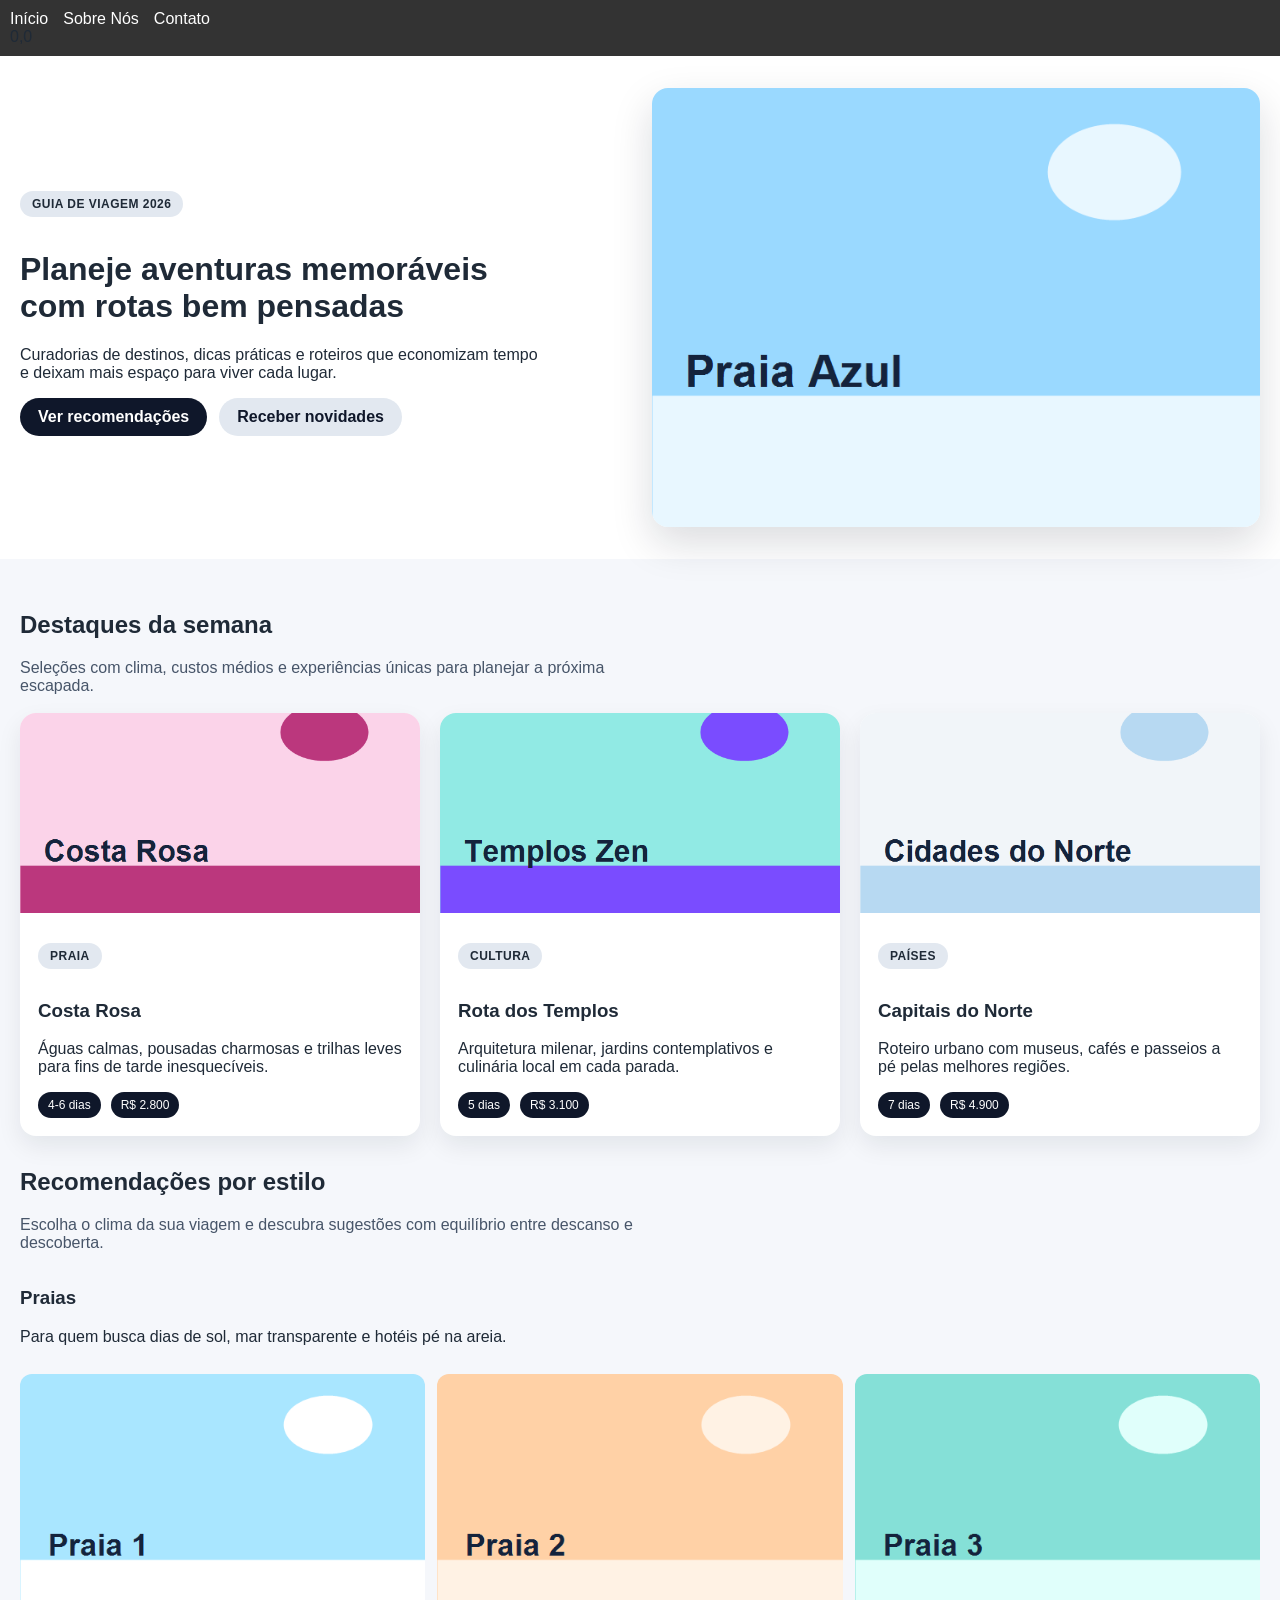
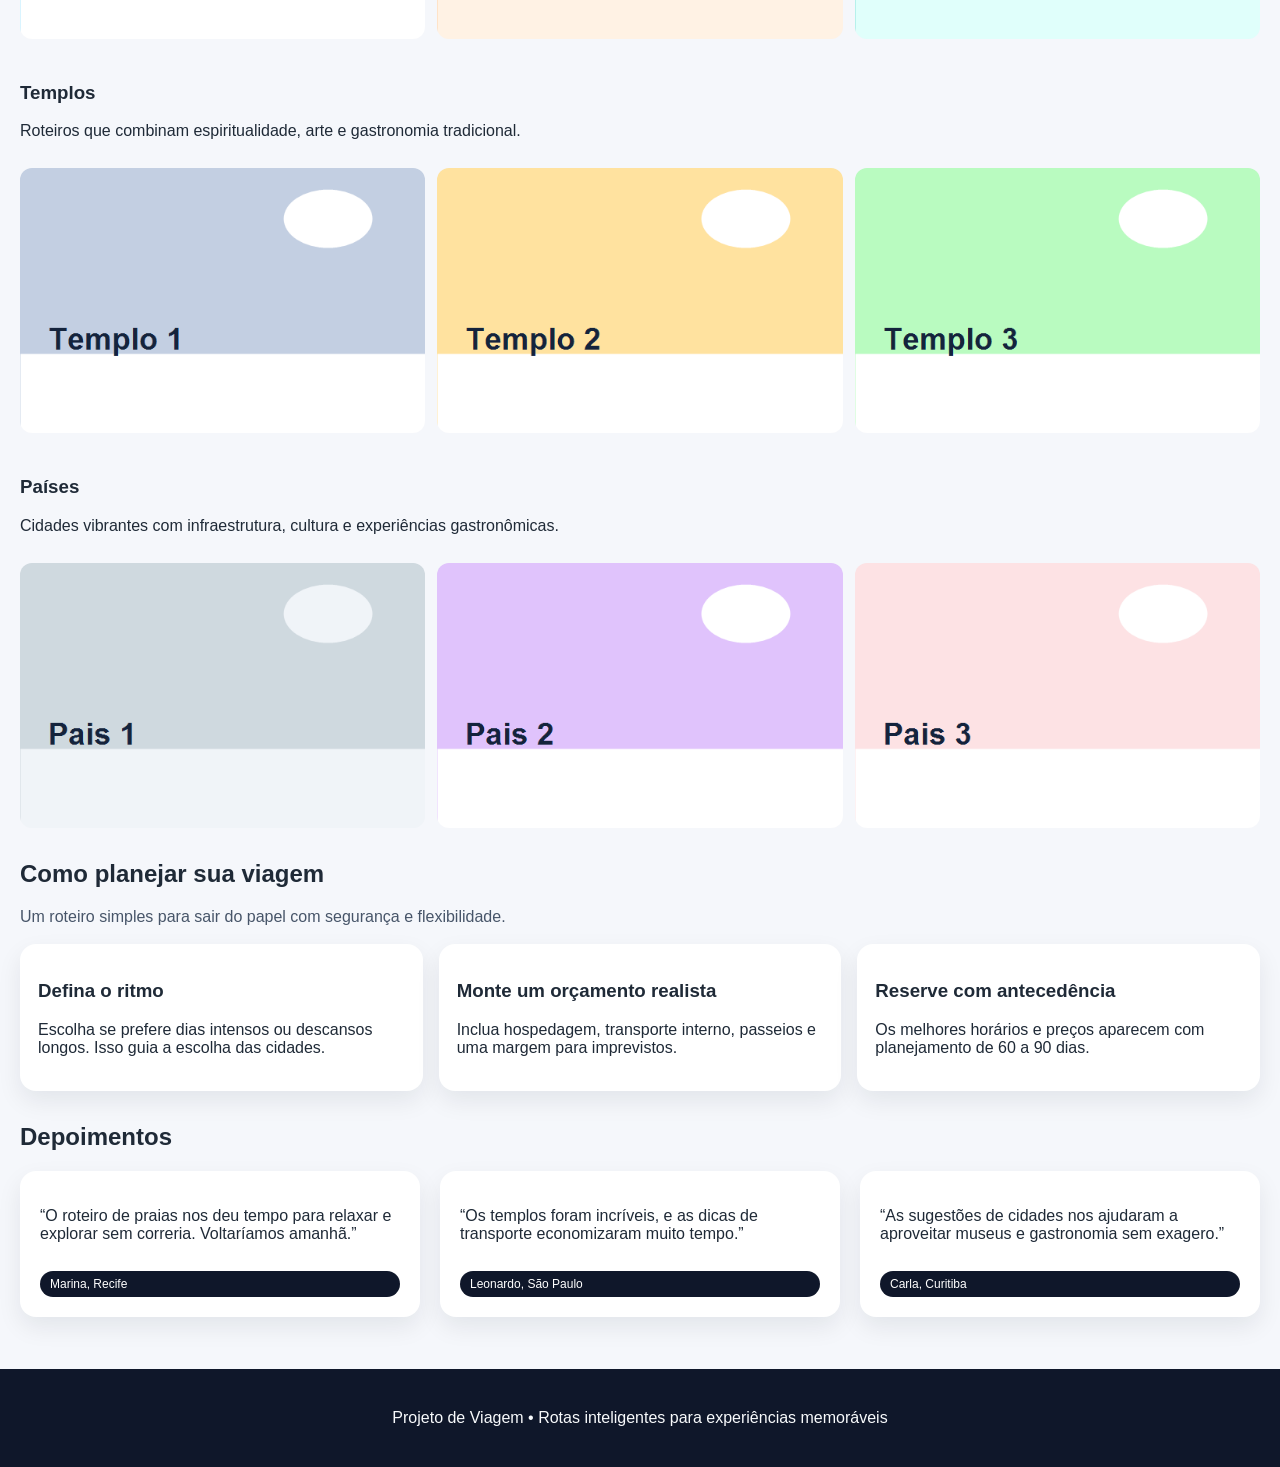
==== index.html @ 85314566 "Add initial project files for travel site including HTML, CSS, JS, and images" ====
<!DOCTYPE html>
<html lang="pt-BR">
<head>
    <meta charset="UTF-8">
    <title>Página Inicial - Projeto de Viagem</title>
    <link rel="stylesheet" href="style.css">
</head>
<body>
    <nav>
        <ul>
            <li><a href="index.html">Início</a></li>
            <li><a href="about.html">Sobre Nós</a></li>
            <li><a href="contact.html">Contato</a></li>
        </ul>
0,0    </nav>
    <header class="hero">
        <div class="hero-content">
            <p class="tag">Guia de viagem 2026</p>
            <h1>Planeje aventuras memoráveis com rotas bem pensadas</h1>
            <p>Curadorias de destinos, dicas práticas e roteiros que economizam tempo e deixam mais espaço para viver cada lugar.</p>
            <div class="hero-actions">
                <a class="button" href="#recommendations">Ver recomendações</a>
                <a class="button secondary" href="contact.html">Receber novidades</a>
            </div>
        </div>
        <img class="hero-image" src="images/hero-praia-azul.png" alt="Vista aérea de praia tropical">
    </header>

    <main>
        <section class="section">
            <h2>Destaques da semana</h2>
            <p class="section-lead">Seleções com clima, custos médios e experiências únicas para planejar a próxima escapada.</p>
            <div class="grid">
                <article class="card">
                    <img src="images/destaque-costa-rosa.png" alt="Praia com areia rosada">
                    <div class="card-body">
                        <p class="tag">Praia</p>
                        <h3>Costa Rosa</h3>
                        <p>Águas calmas, pousadas charmosas e trilhas leves para fins de tarde inesquecíveis.</p>
                        <div class="stats">
                            <span class="pill">4-6 dias</span>
                            <span class="pill">R$ 2.800</span>
                        </div>
                    </div>
                </article>
                <article class="card">
                    <img src="images/destaque-templos-zen.png" alt="Templo histórico em meio à natureza">
                    <div class="card-body">
                        <p class="tag">Cultura</p>
                        <h3>Rota dos Templos</h3>
                        <p>Arquitetura milenar, jardins contemplativos e culinária local em cada parada.</p>
                        <div class="stats">
                            <span class="pill">5 dias</span>
                            <span class="pill">R$ 3.100</span>
                        </div>
                    </div>
                </article>
                <article class="card">
                    <img src="images/destaque-cidades-norte.png" alt="Cidade costeira com céu claro">
                    <div class="card-body">
                        <p class="tag">Países</p>
                        <h3>Capitais do Norte</h3>
                        <p>Roteiro urbano com museus, cafés e passeios a pé pelas melhores regiões.</p>
                        <div class="stats">
                            <span class="pill">7 dias</span>
                            <span class="pill">R$ 4.900</span>
                        </div>
                    </div>
                </article>
            </div>
        </section>

        <section id="recommendations" class="section">
            <h2>Recomendações por estilo</h2>
            <p class="section-lead">Escolha o clima da sua viagem e descubra sugestões com equilíbrio entre descanso e descoberta.</p>
            <div class="category">
                <div class="category-header">
                    <div>
                        <h3>Praias</h3>
                        <p>Para quem busca dias de sol, mar transparente e hotéis pé na areia.</p>
                    </div>
                    <div class="image-row">
                        <img src="images/praia-1.png" alt="Praia com coqueiros">
                        <img src="images/praia-2.png" alt="Praia com areia clara">
                        <img src="images/praia-3.png" alt="Praia com mar turquesa">
                    </div>
                </div>
            </div>
            <div class="category">
                <div class="category-header">
                    <div>
                        <h3>Templos</h3>
                        <p>Roteiros que combinam espiritualidade, arte e gastronomia tradicional.</p>
                    </div>
                    <div class="image-row">
                        <img src="images/templo-1.png" alt="Templo com jardim">
                        <img src="images/templo-2.png" alt="Templo dourado">
                        <img src="images/templo-3.png" alt="Templo em meio à floresta">
                    </div>
                </div>
            </div>
            <div class="category">
                <div class="category-header">
                    <div>
                        <h3>Países</h3>
                        <p>Cidades vibrantes com infraestrutura, cultura e experiências gastronômicas.</p>
                    </div>
                    <div class="image-row">
                        <img src="images/pais-1.png" alt="Skyline urbano">
                        <img src="images/pais-2.png" alt="Montanhas ao entardecer">
                        <img src="images/pais-3.png" alt="Cidade histórica">
                    </div>
                </div>
            </div>
        </section>

        <section class="section">
            <h2>Como planejar sua viagem</h2>
            <p class="section-lead">Um roteiro simples para sair do papel com segurança e flexibilidade.</p>
            <div class="tips">
                <div class="tip">
                    <h3>Defina o ritmo</h3>
                    <p>Escolha se prefere dias intensos ou descansos longos. Isso guia a escolha das cidades.</p>
                </div>
                <div class="tip">
                    <h3>Monte um orçamento realista</h3>
                    <p>Inclua hospedagem, transporte interno, passeios e uma margem para imprevistos.</p>
                </div>
                <div class="tip">
                    <h3>Reserve com antecedência</h3>
                    <p>Os melhores horários e preços aparecem com planejamento de 60 a 90 dias.</p>
                </div>
            </div>
        </section>

        <section class="section">
            <h2>Depoimentos</h2>
            <div class="grid">
                <article class="testimonial">
                    <p>“O roteiro de praias nos deu tempo para relaxar e explorar sem correria. Voltaríamos amanhã.”</p>
                    <span class="pill">Marina, Recife</span>
                </article>
                <article class="testimonial">
                    <p>“Os templos foram incríveis, e as dicas de transporte economizaram muito tempo.”</p>
                    <span class="pill">Leonardo, São Paulo</span>
                </article>
                <article class="testimonial">
                    <p>“As sugestões de cidades nos ajudaram a aproveitar museus e gastronomia sem exagero.”</p>
                    <span class="pill">Carla, Curitiba</span>
                </article>
            </div>
        </section>
    </main>

    <footer class="site-footer">
        <p>Projeto de Viagem • Rotas inteligentes para experiências memoráveis</p>
    </footer>

    <script src="main.js"></script>
</body>
</html>
---- style.css ----
/* estilo simples para o projeto */
body {
    font-family: Arial, sans-serif;
    margin: 0;
    padding: 0;
    background: #f5f7fb;
    color: #1f2a37;
}
nav {
    background: #333;
    padding: 10px;
}
nav ul {
    list-style: none;
    margin: 0;
    padding: 0;
    display: flex;
}
nav li {
    margin-right: 15px;
}
nav a {
    color: #fff;
    text-decoration: none;
}
main {
    padding: 20px;
}
header {
    padding: 20px;
    background: #f4f4f4;
}
.hero {
    display: grid;
    grid-template-columns: repeat(auto-fit, minmax(260px, 1fr));
    gap: 24px;
    align-items: center;
    padding: 32px 20px;
    background: #ffffff;
}
.hero-content {
    max-width: 520px;
}
.hero-image {
    width: 100%;
    border-radius: 16px;
    box-shadow: 0 16px 40px rgba(15, 23, 42, 0.15);
}
.hero-actions {
    display: flex;
    flex-wrap: wrap;
    gap: 12px;
    margin-top: 16px;
}
.button {
    display: inline-block;
    padding: 10px 18px;
    border-radius: 999px;
    background: #0f172a;
    color: #fff;
    text-decoration: none;
    font-weight: 600;
}
.button.secondary {
    background: #e2e8f0;
    color: #0f172a;
}
.page-hero {
    display: grid;
    grid-template-columns: repeat(auto-fit, minmax(240px, 1fr));
    gap: 24px;
    align-items: center;
    padding: 28px 20px;
    background: #ffffff;
}
.section {
    margin: 32px 0;
}
.section-lead {
    max-width: 640px;
    color: #475569;
}
.grid {
    display: grid;
    grid-template-columns: repeat(auto-fit, minmax(240px, 1fr));
    gap: 20px;
    margin-top: 18px;
}
.card {
    background: #ffffff;
    border-radius: 16px;
    overflow: hidden;
    box-shadow: 0 10px 24px rgba(15, 23, 42, 0.08);
    display: flex;
    flex-direction: column;
}
.card img {
    width: 100%;
    height: 200px;
    object-fit: cover;
}
.card-body {
    padding: 18px;
}
.tag {
    display: inline-block;
    padding: 6px 12px;
    border-radius: 999px;
    background: #e2e8f0;
    font-size: 12px;
    font-weight: 600;
    text-transform: uppercase;
    letter-spacing: 0.04em;
    margin-bottom: 12px;
}
.stats {
    display: flex;
    gap: 10px;
    margin-top: 14px;
}
.pill {
    display: inline-block;
    padding: 6px 10px;
    border-radius: 999px;
    background: #0f172a;
    color: #fff;
    font-size: 12px;
}
.category {
    margin-bottom: 24px;
}
.category-header {
    display: flex;
    flex-direction: column;
    gap: 12px;
}
.image-row {
    display: grid;
    grid-template-columns: repeat(auto-fit, minmax(150px, 1fr));
    gap: 12px;
}
.image-row img {
    width: 100%;
    border-radius: 12px;
}
.tips {
    display: grid;
    grid-template-columns: repeat(auto-fit, minmax(220px, 1fr));
    gap: 16px;
    margin-top: 18px;
}
.tip {
    background: #ffffff;
    padding: 18px;
    border-radius: 16px;
    box-shadow: 0 10px 24px rgba(15, 23, 42, 0.08);
}
.testimonial {
    background: #ffffff;
    padding: 20px;
    border-radius: 16px;
    box-shadow: 0 10px 24px rgba(15, 23, 42, 0.08);
    display: flex;
    flex-direction: column;
    gap: 12px;
}
.site-footer {
    padding: 24px 20px;
    text-align: center;
    background: #0f172a;
    color: #f8fafc;
}
.contact-grid {
    display: grid;
    grid-template-columns: repeat(auto-fit, minmax(260px, 1fr));
    gap: 24px;
    align-items: start;
}
.contact-info {
    background: #ffffff;
    padding: 20px;
    border-radius: 16px;
    box-shadow: 0 10px 24px rgba(15, 23, 42, 0.08);
}
.info-card {
    background: #f8fafc;
    padding: 16px;
    border-radius: 12px;
    margin: 16px 0;
}
.contact-image {
    width: 100%;
    border-radius: 12px;
    margin-top: 12px;
}
.form-card {
    background: #ffffff;
    padding: 20px;
    border-radius: 16px;
    box-shadow: 0 10px 24px rgba(15, 23, 42, 0.08);
}
form {
    display: flex;
    flex-direction: column;
    gap: 10px;
}
form label {
    font-weight: 600;
}
form input, form select, form textarea {
    padding: 10px 12px;
    border-radius: 10px;
    border: 1px solid #cbd5f5;
    font-size: 14px;
}
form button {
    padding: 12px;
    border: none;
    border-radius: 999px;
    background: #0f172a;
    color: #fff;
    font-weight: 600;
    cursor: pointer;
}
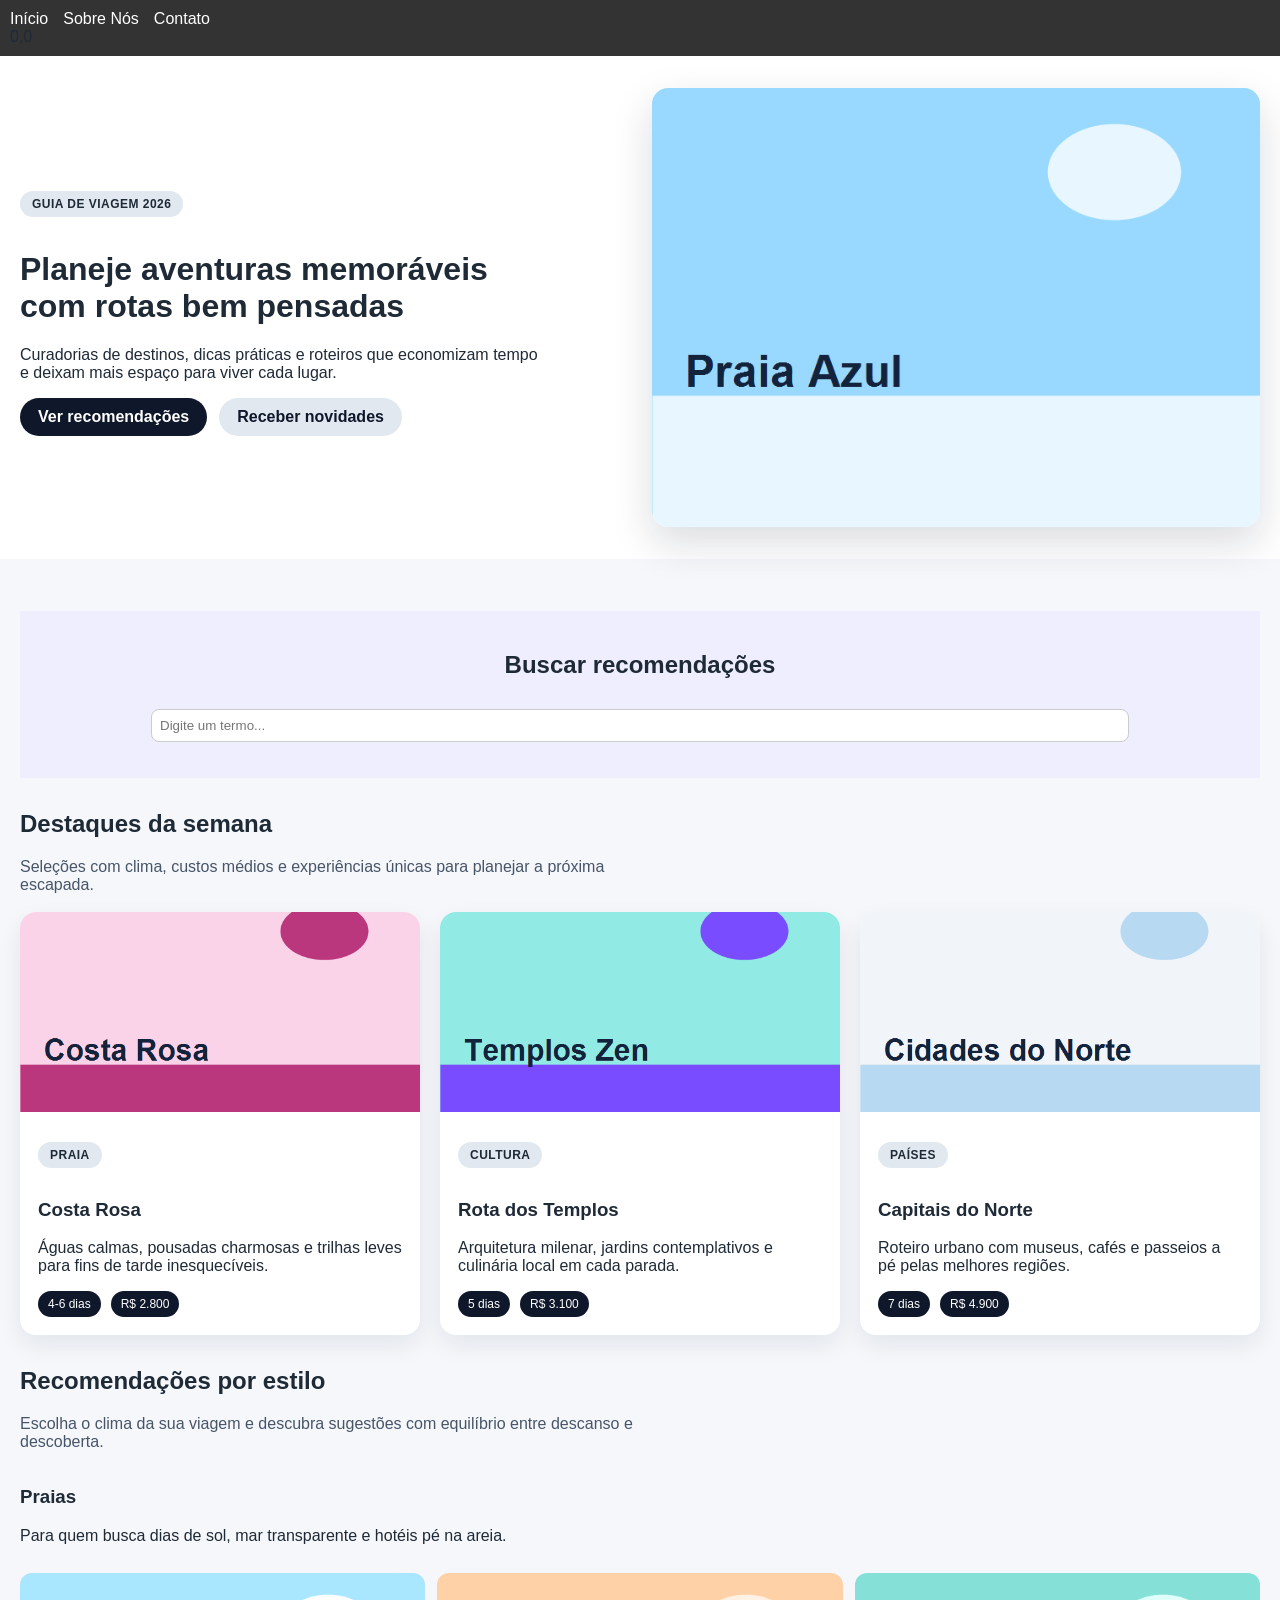
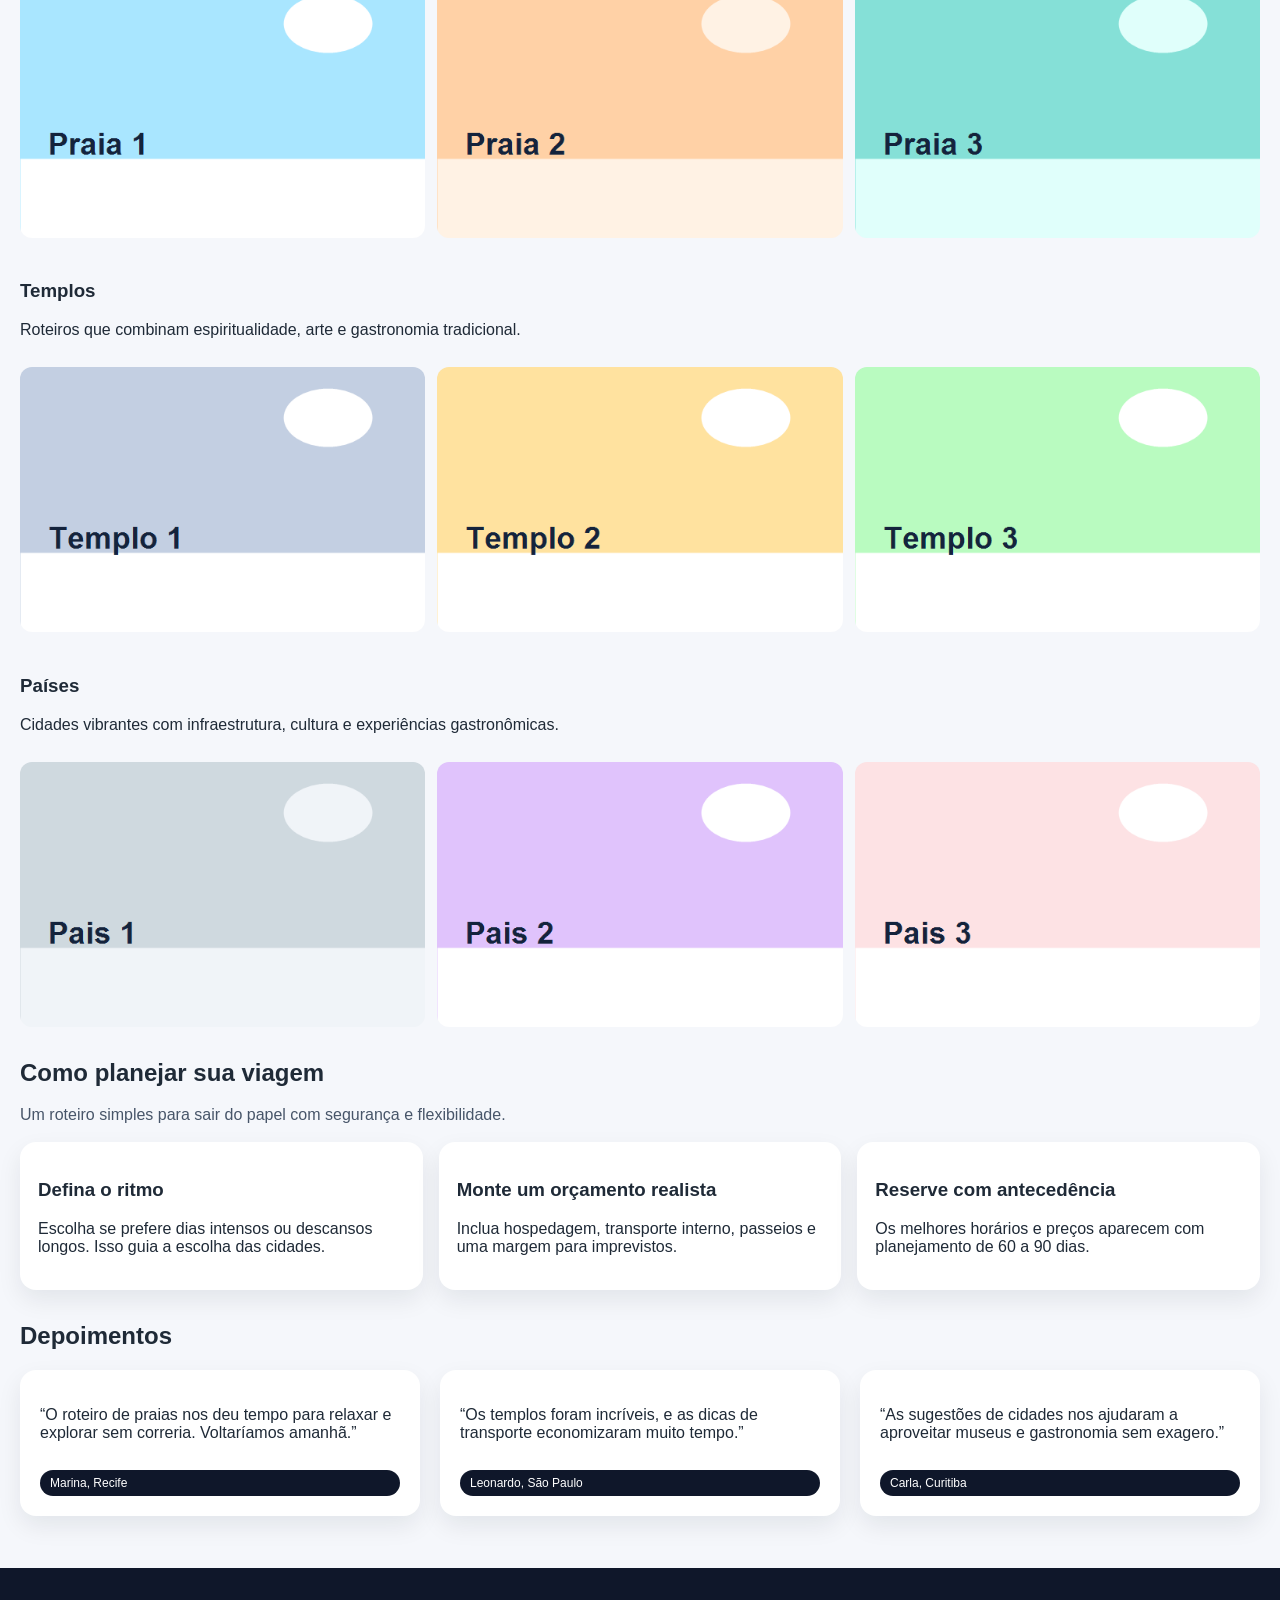
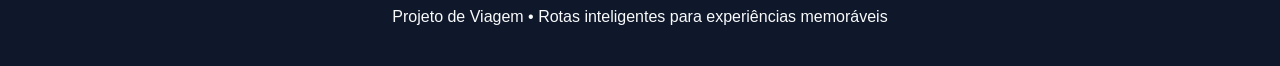
==== commit 7511820d: "feat: add search functionality for recommendations Implement a si" ====
--- a/index.html
+++ b/index.html
@@ -27,6 +27,11 @@
     </header>
 
     <main>
+        <section class="section search-section">
+            <h2>Buscar recomendações</h2>
+            <input type="text" id="search-input" placeholder="Digite um termo...">
+            <p id="search-result" class="search-result"></p>
+        </section>
         <section class="section">
             <h2>Destaques da semana</h2>
             <p class="section-lead">Seleções com clima, custos médios e experiências únicas para planejar a próxima escapada.</p>
--- a/style.css
+++ b/style.css
@@ -222,3 +222,21 @@
     font-weight: 600;
     cursor: pointer;
 }
+
+/* busca */
+.search-section {
+    padding: 20px;
+    background: #eef;
+    text-align: center;
+}
+#search-input {
+    width: 80%;
+    padding: 8px;
+    margin-top: 10px;
+    border: 1px solid #ccc;
+    border-radius: 8px;
+}
+.search-result {
+    margin-top: 10px;
+    font-weight: bold;
+}
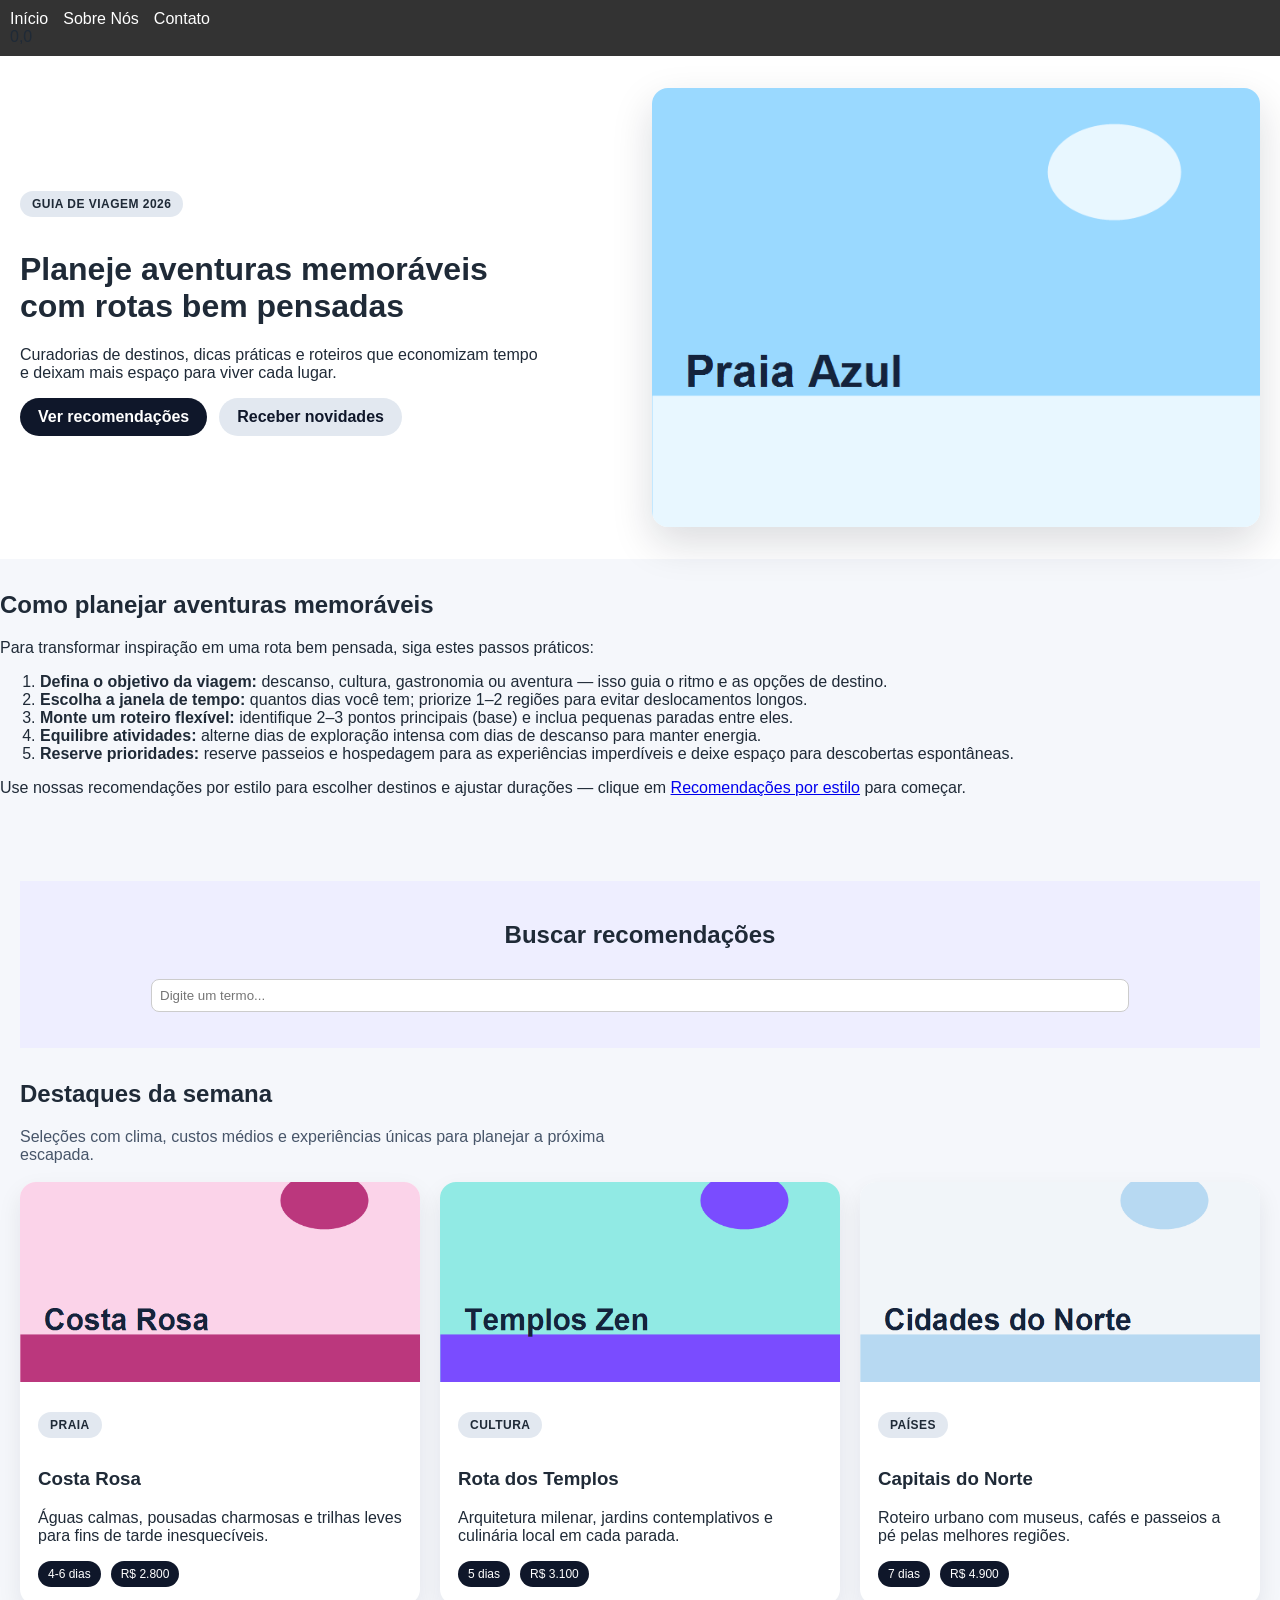
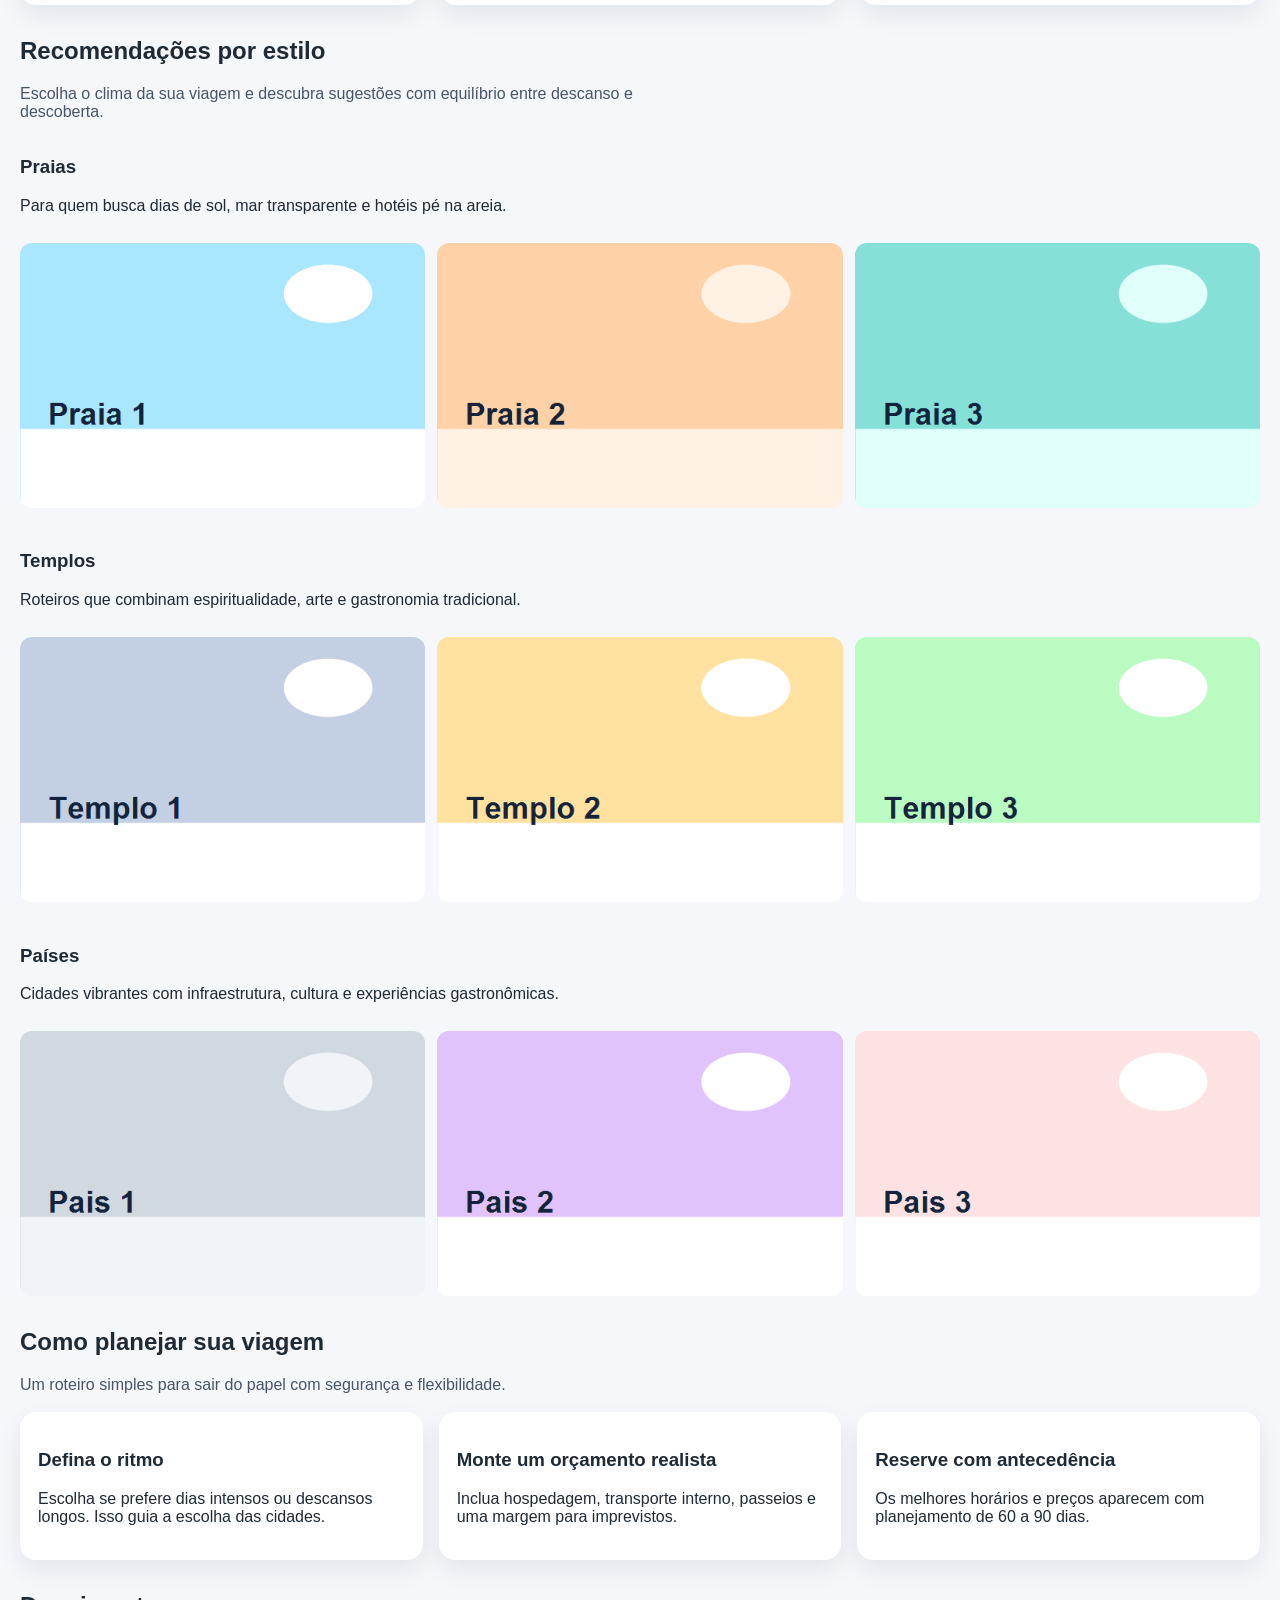
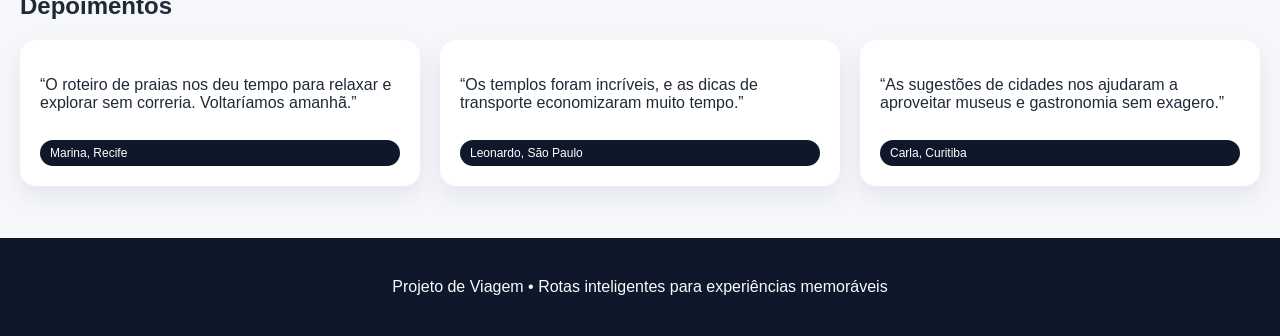
==== commit 49dee90b: "chore: clean up unused files and optimize project structure" ====
--- a/index.html
+++ b/index.html
@@ -2,6 +2,7 @@
 <html lang="pt-BR">
 <head>
     <meta charset="UTF-8">
+    <meta name="description" content="Planeje aventuras memoráveis com rotas bem pensadas: passos práticos, dicas de roteiro e recomendações personalizadas.">
     <title>Página Inicial - Projeto de Viagem</title>
     <link rel="stylesheet" href="style.css">
 </head>
@@ -25,6 +26,22 @@
         </div>
         <img class="hero-image" src="images/hero-praia-azul.png" alt="Vista aérea de praia tropical">
     </header>
+
+    <!-- Resposta direta: passos para 'Planeje aventuras memoráveis com rotas bem pensadas' -->
+    <section class="section answer-section" aria-labelledby="answer-title">
+        <div class="container">
+            <h2 id="answer-title">Como planejar aventuras memoráveis</h2>
+            <p>Para transformar inspiração em uma rota bem pensada, siga estes passos práticos:</p>
+            <ol>
+                <li><strong>Defina o objetivo da viagem:</strong> descanso, cultura, gastronomia ou aventura — isso guia o ritmo e as opções de destino.</li>
+                <li><strong>Escolha a janela de tempo:</strong> quantos dias você tem; priorize 1–2 regiões para evitar deslocamentos longos.</li>
+                <li><strong>Monte um roteiro flexível:</strong> identifique 2–3 pontos principais (base) e inclua pequenas paradas entre eles.</li>
+                <li><strong>Equilibre atividades:</strong> alterne dias de exploração intensa com dias de descanso para manter energia.</li>
+                <li><strong>Reserve prioridades:</strong> reserve passeios e hospedagem para as experiências imperdíveis e deixe espaço para descobertas espontâneas.</li>
+            </ol>
+            <p>Use nossas recomendações por estilo para escolher destinos e ajustar durações — clique em <a href="#recommendations">Recomendações por estilo</a> para começar.</p>
+        </div>
+    </section>
 
     <main>
         <section class="section search-section">
--- a/style.css
+++ b/style.css
@@ -239,4 +239,26 @@
 .search-result {
     margin-top: 10px;
     font-weight: bold;
+}
+
+/* search result cards */
+.search-cards {
+    display: grid;
+    grid-template-columns: repeat(auto-fit, minmax(220px, 1fr));
+    gap: 16px;
+    margin-top: 12px;
+}
+.search-card {
+    background: #fff;
+    border-radius: 12px;
+    overflow: hidden;
+    box-shadow: 0 8px 20px rgba(15,23,42,0.08);
+}
+.search-card img {
+    width: 100%;
+    height: 140px;
+    object-fit: cover;
+}
+.search-card .card-body {
+    padding: 12px;
 }
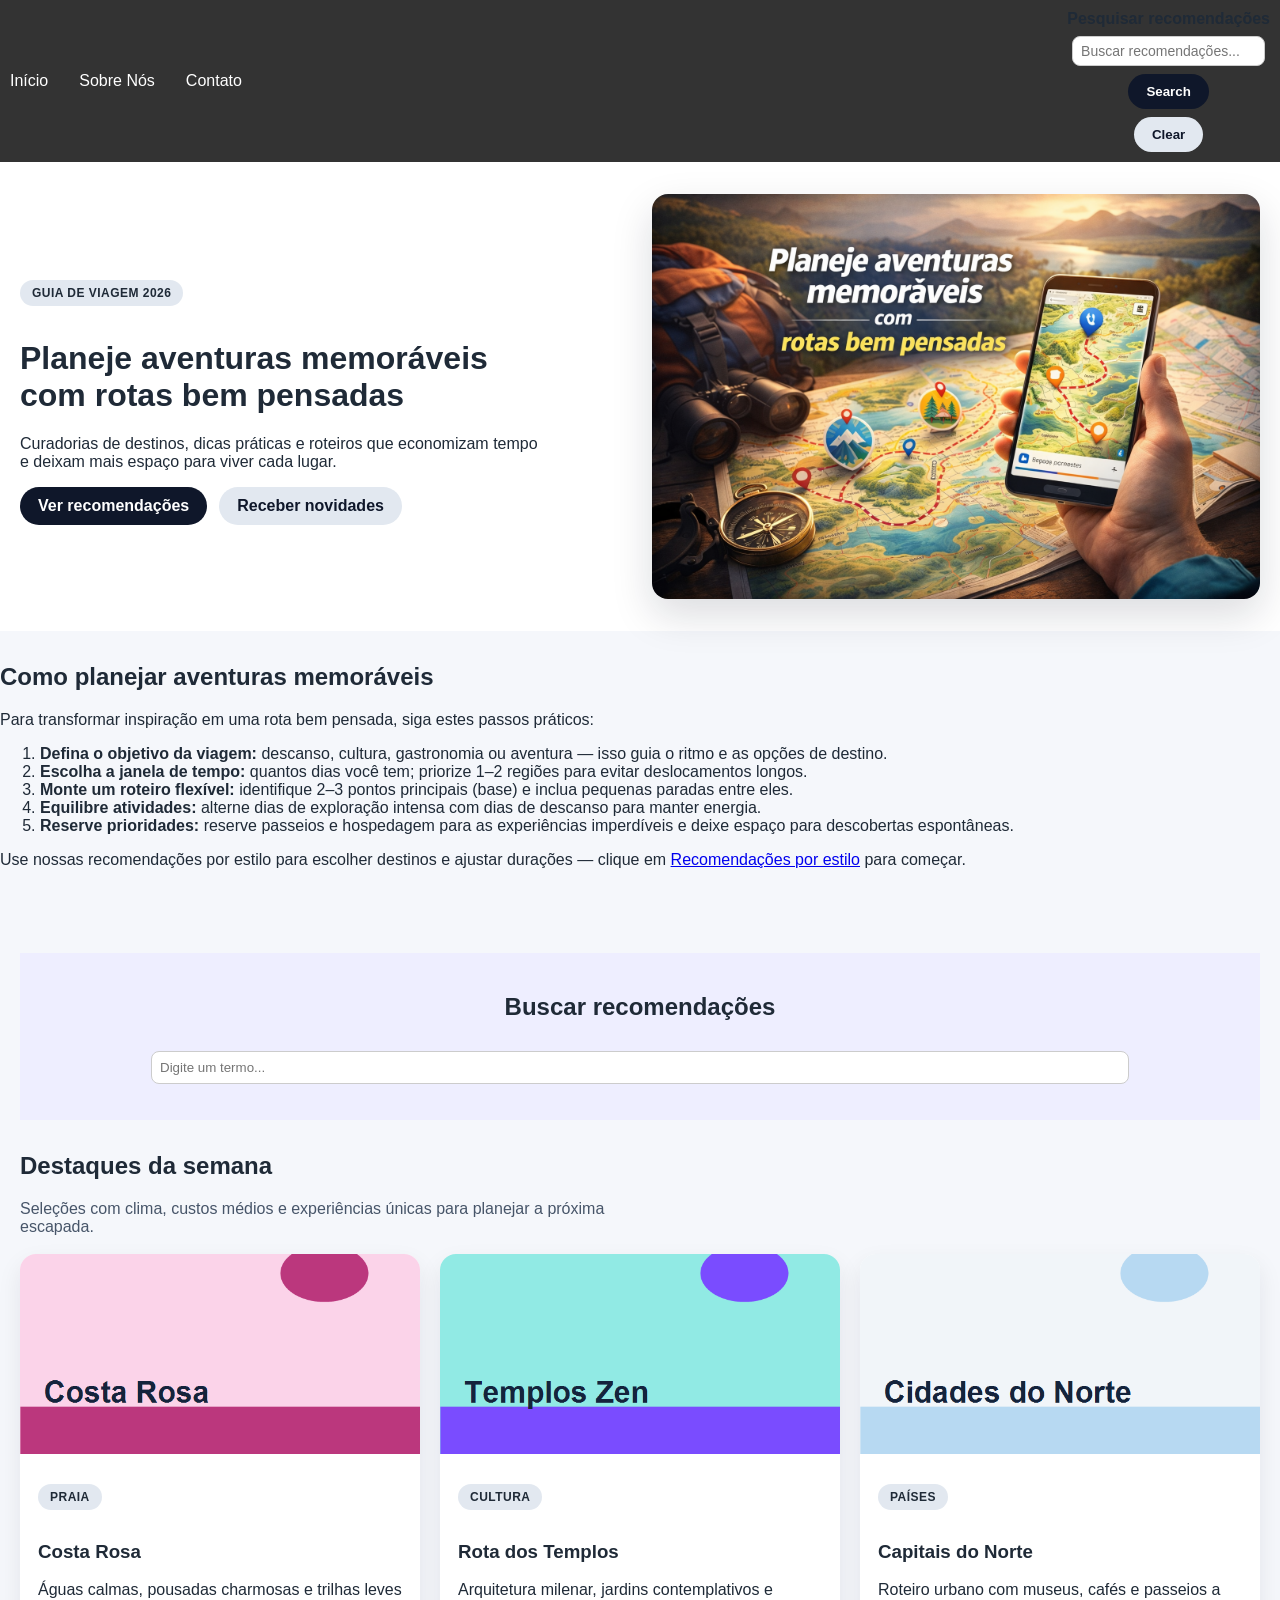
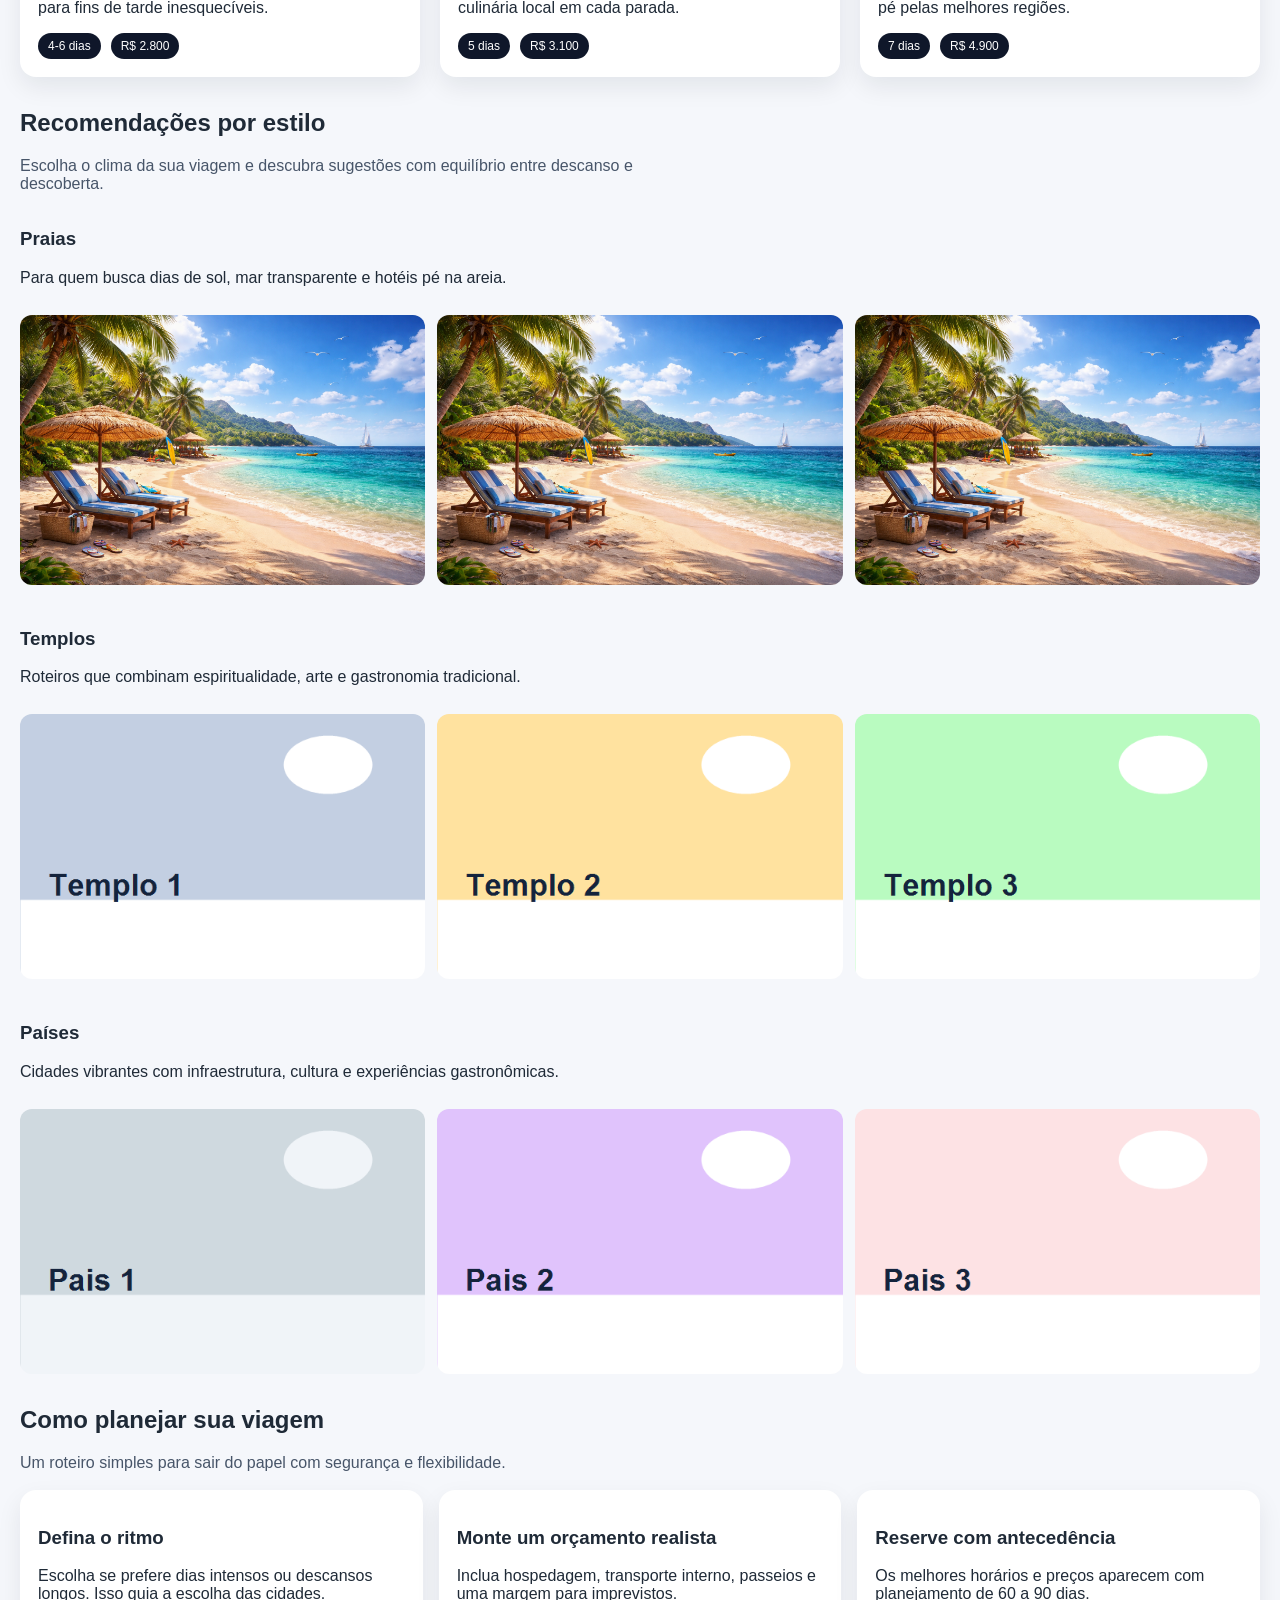
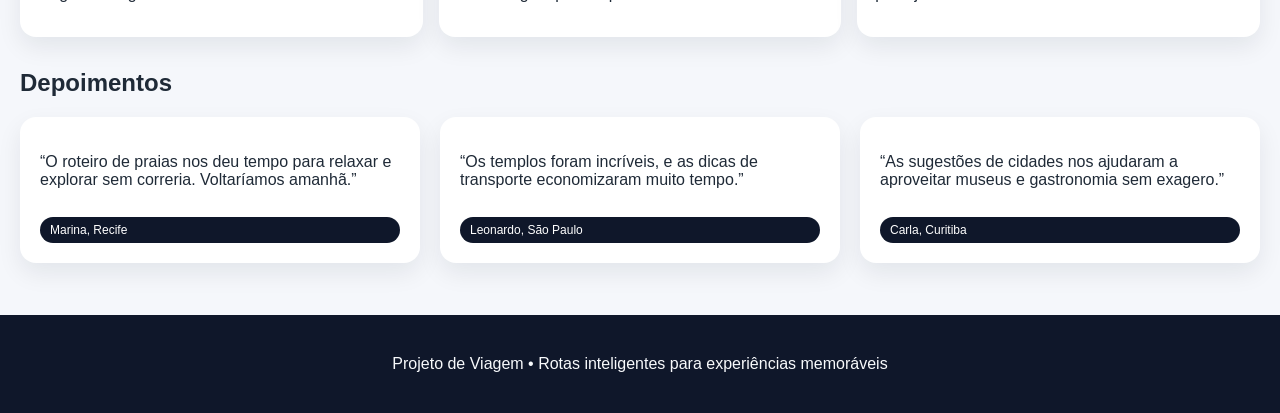
==== commit fd8de3e8: "chore: update project files and structure for improved organization" ====
--- a/index.html
+++ b/index.html
@@ -7,13 +7,20 @@
     <link rel="stylesheet" href="style.css">
 </head>
 <body>
-    <nav>
-        <ul>
+    <nav class="main-nav" aria-label="Main navigation">
+        <ul class="nav-links">
             <li><a href="index.html">Início</a></li>
             <li><a href="about.html">Sobre Nós</a></li>
             <li><a href="contact.html">Contato</a></li>
         </ul>
-0,0    </nav>
+
+        <form class="nav-search" id="nav-search-form" role="search" onsubmit="event.preventDefault();">
+            <label for="nav-search-input" class="visually-hidden">Pesquisar recomendações</label>
+            <input type="search" id="nav-search-input" name="q" placeholder="Buscar recomendações...">
+            <button type="submit" id="nav-search-button" class="button">Search</button>
+            <button type="button" id="nav-clear-button" class="button secondary">Clear</button>
+        </form>
+    </nav>
     <header class="hero">
         <div class="hero-content">
             <p class="tag">Guia de viagem 2026</p>
--- a/style.css
+++ b/style.css
@@ -23,6 +23,27 @@
     color: #fff;
     text-decoration: none;
 }
+
+.main-nav {
+    display: flex;
+    align-items: center;
+    justify-content: space-between;
+}
+.nav-links {
+    display: flex;
+    gap: 16px;
+    align-items: center;
+}
+.nav-search {
+    display: flex;
+    gap: 8px;
+    align-items: center;
+}
+.nav-search input[type="search"] {
+    padding: 6px 8px;
+    border-radius: 8px;
+    border: 1px solid #ccc;
+}
 main {
     padding: 20px;
 }
